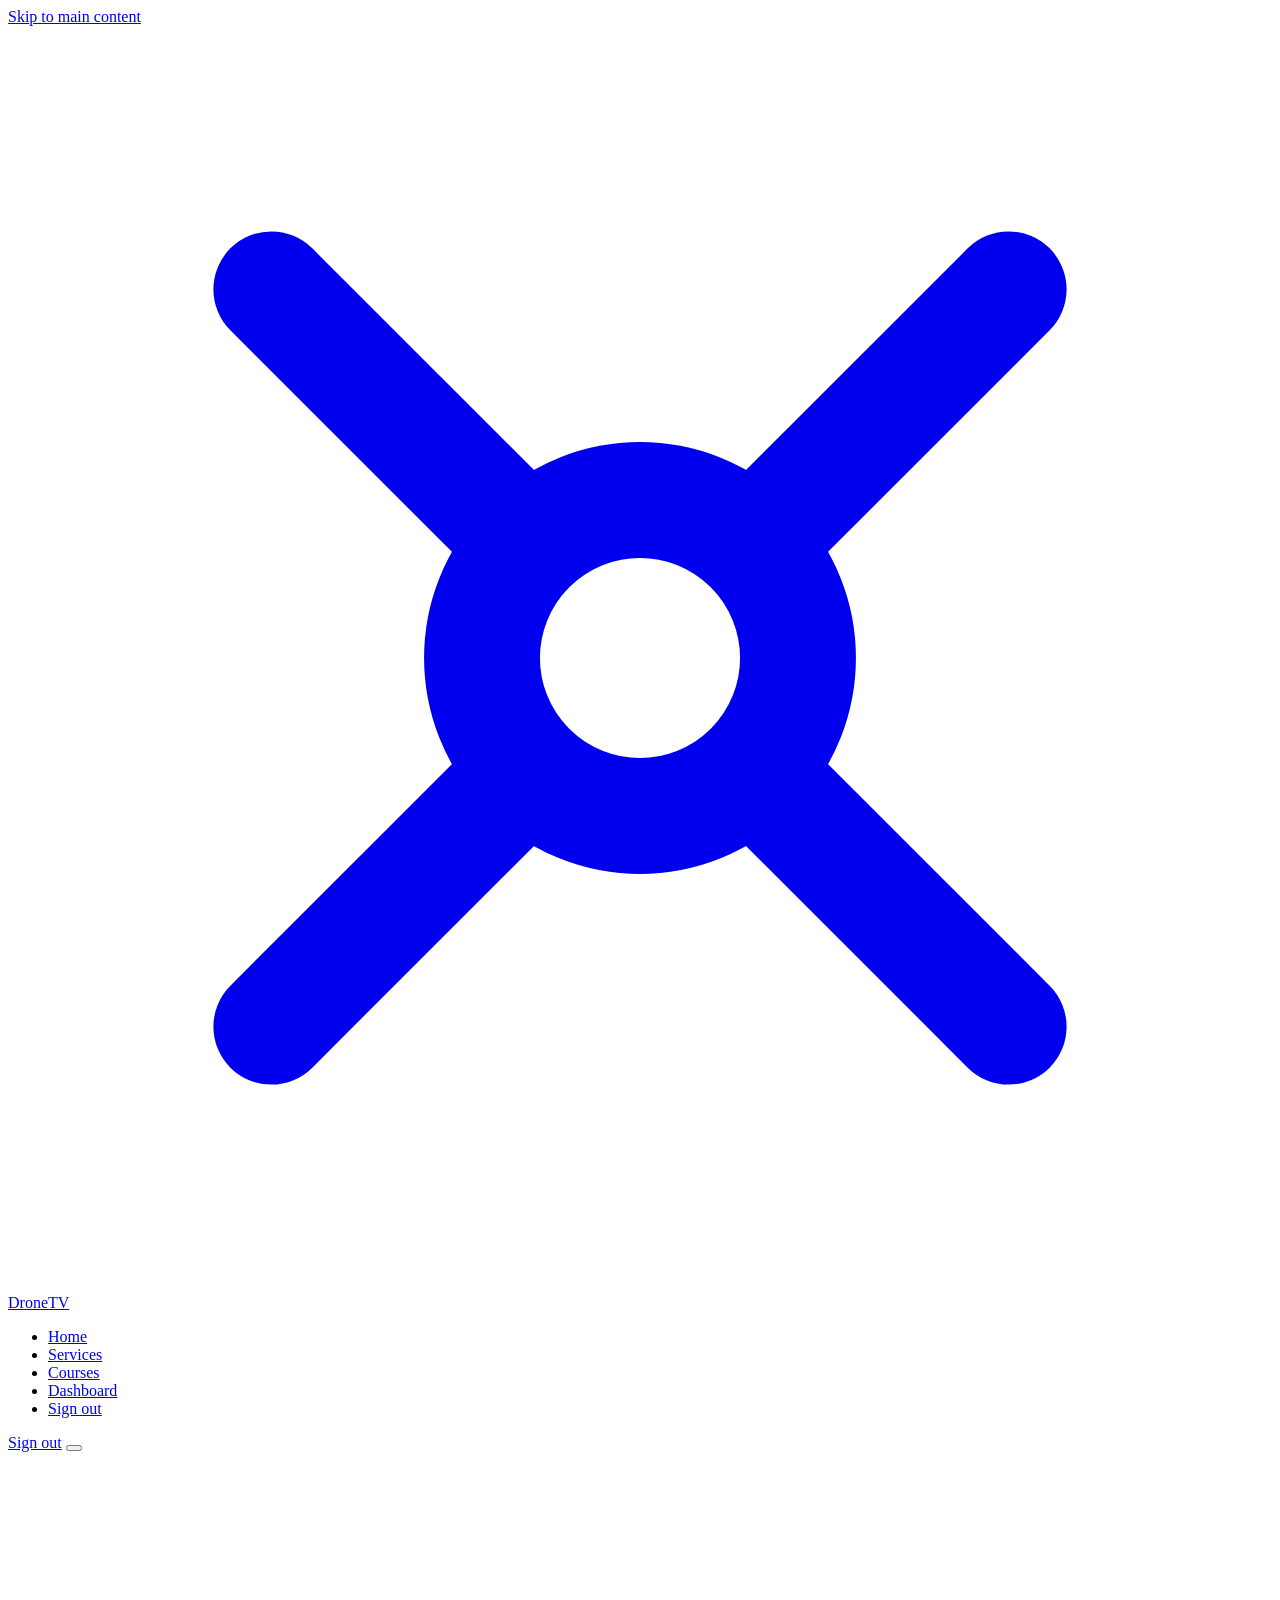
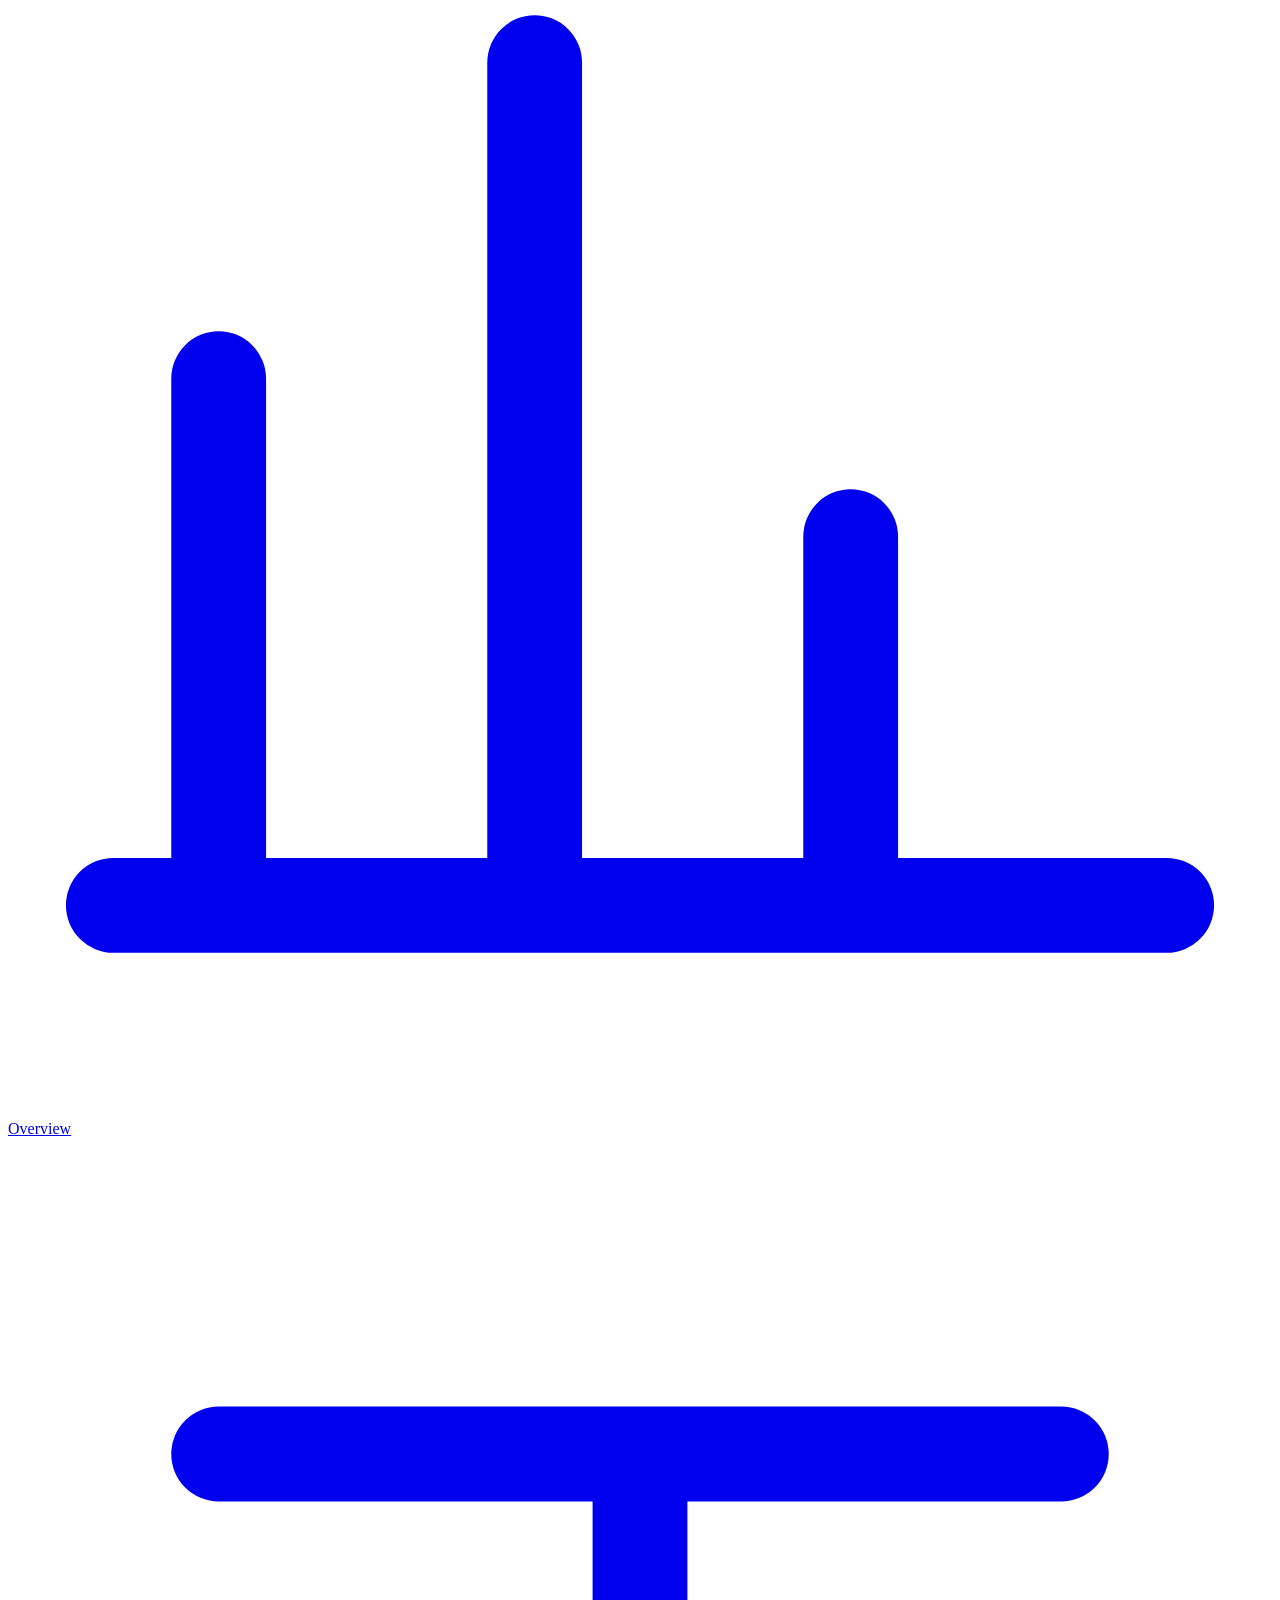
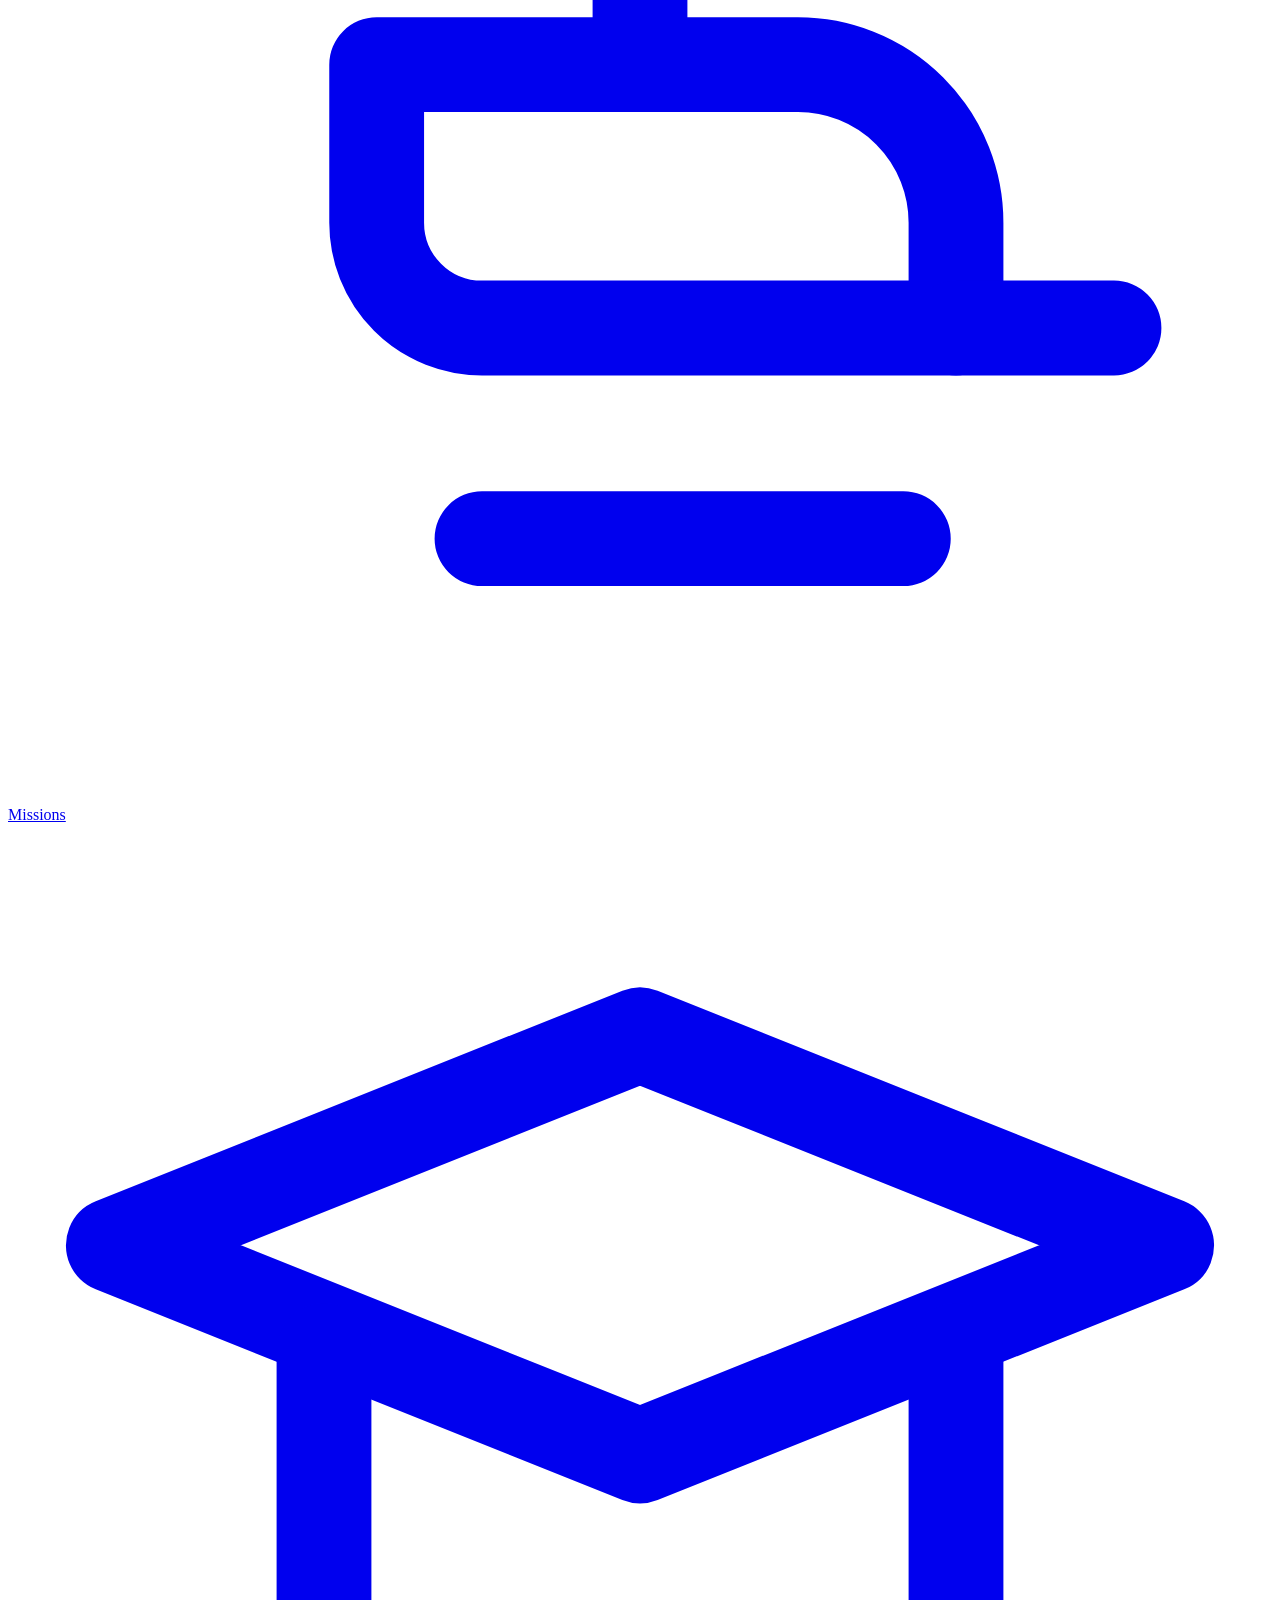
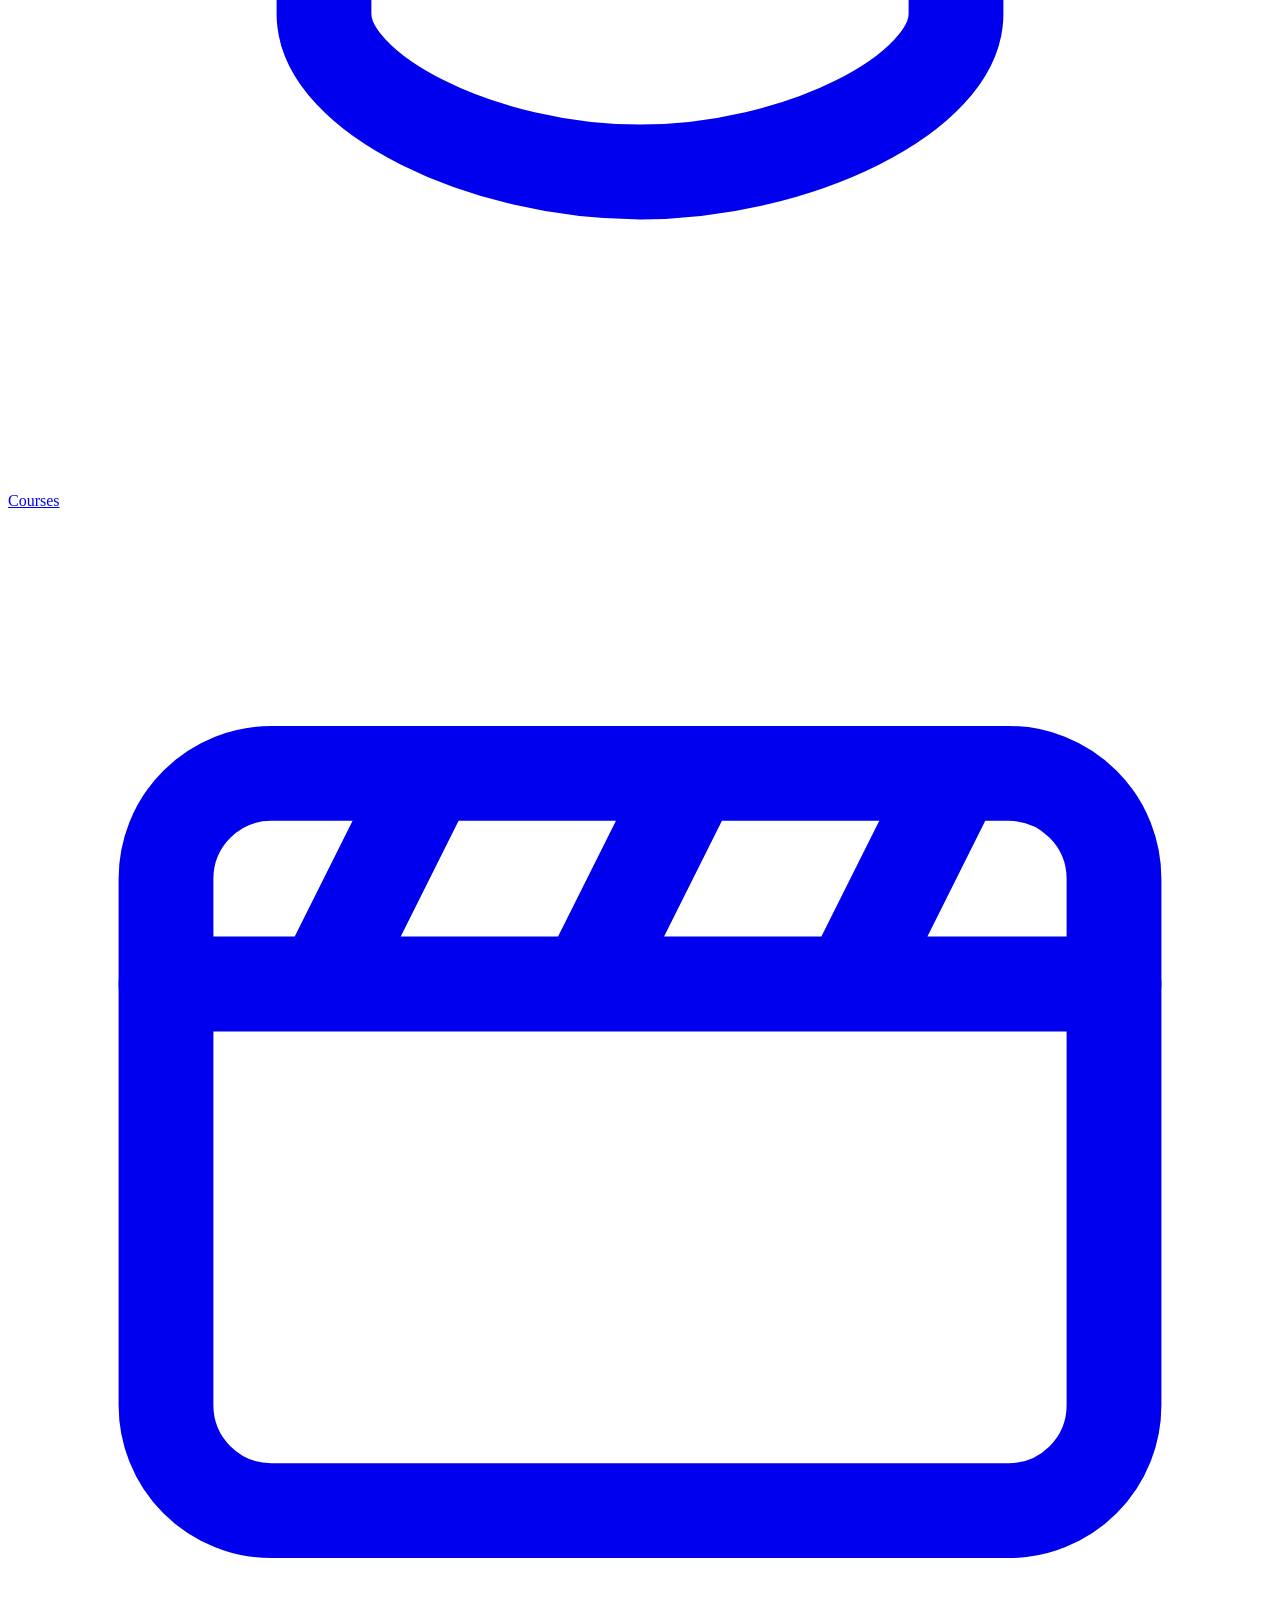
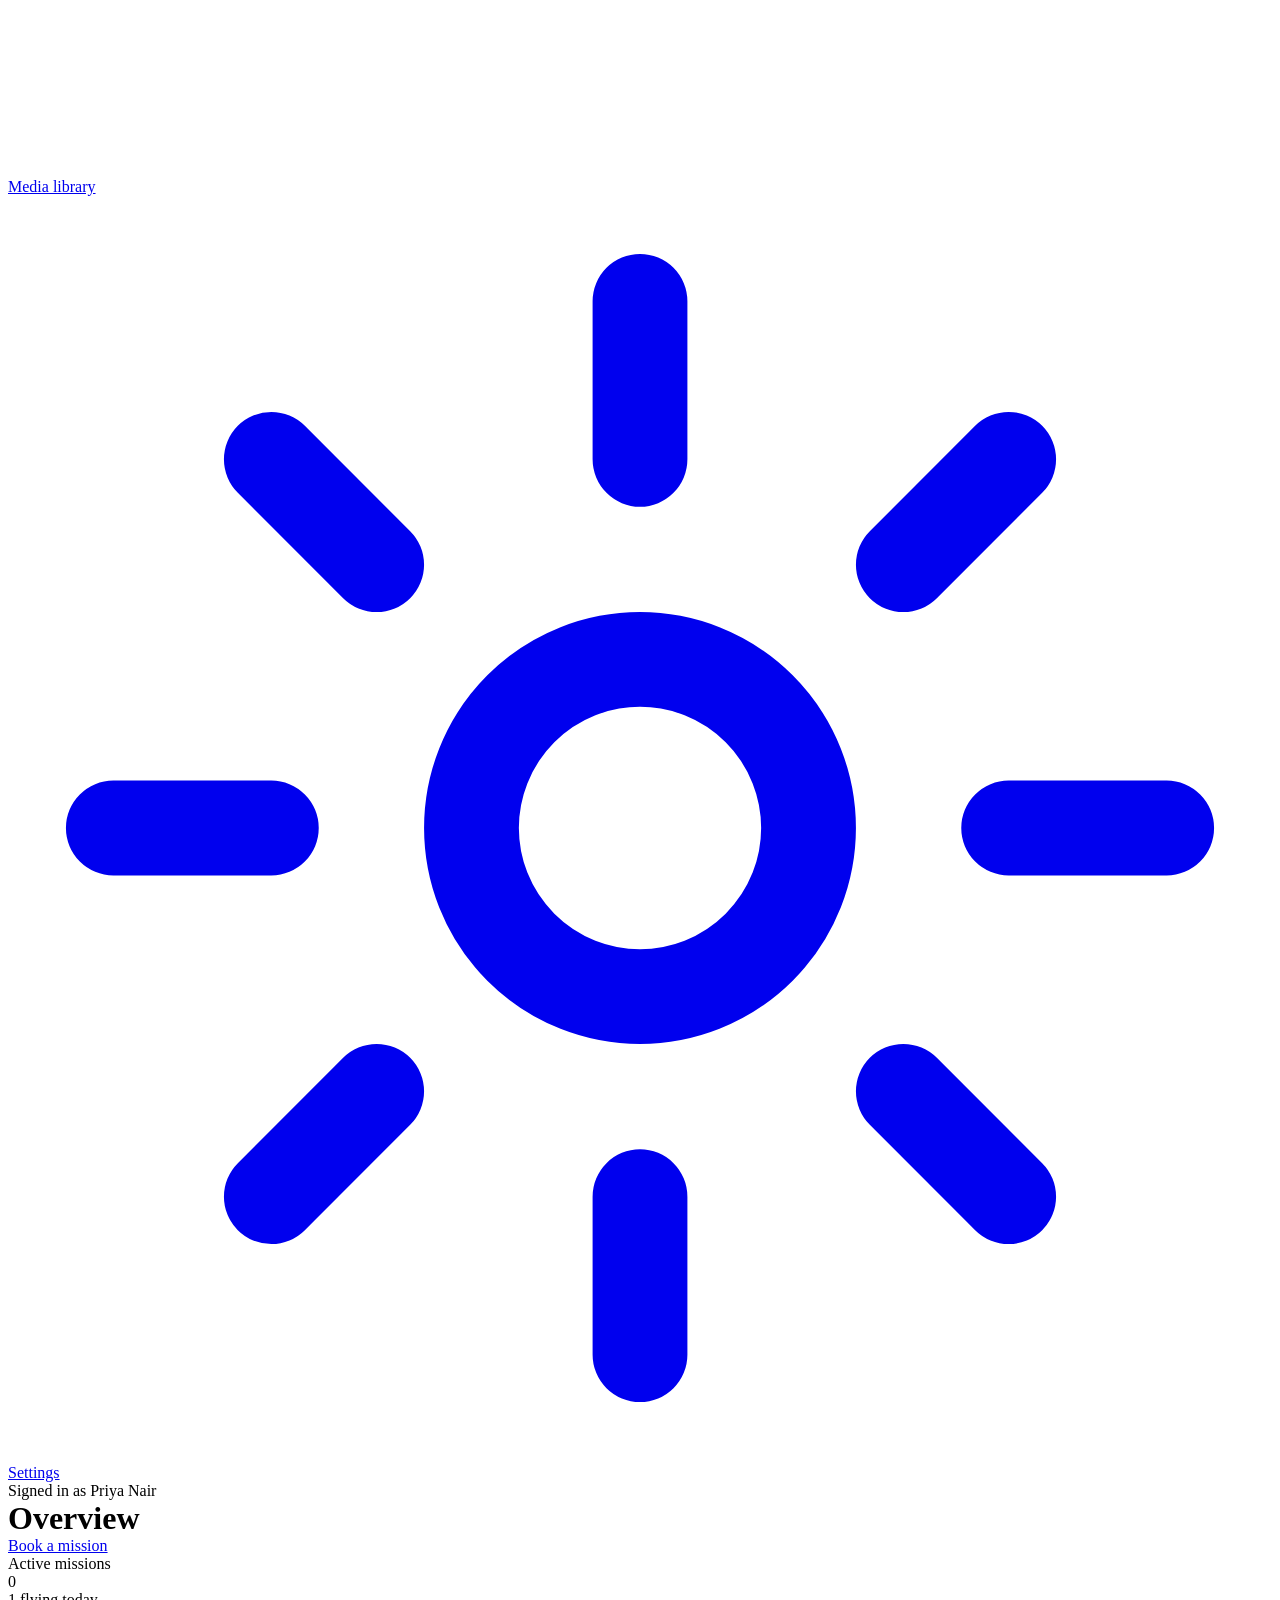
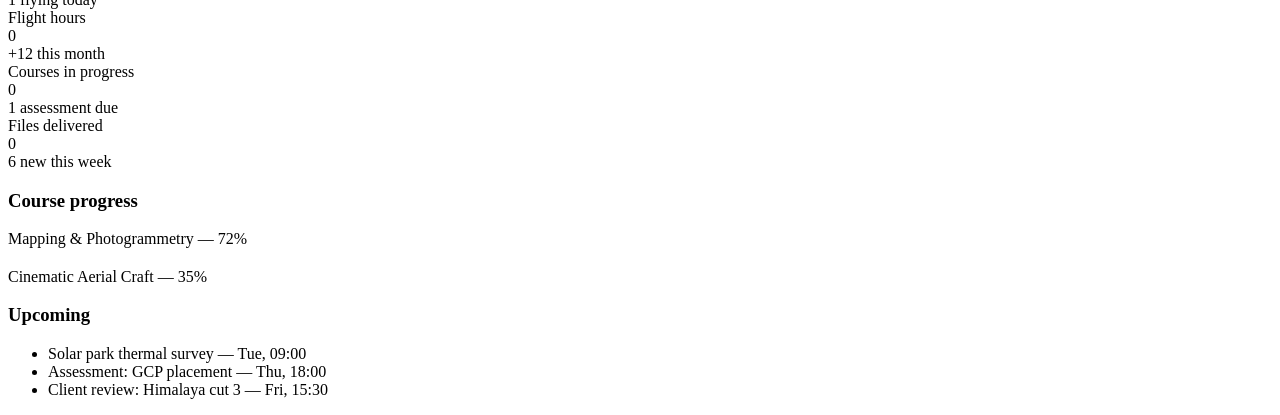
==== dashboard.html @ f9c5c667 "update" ====
<!DOCTYPE html>
<html lang="en">
<head>
<meta charset="UTF-8" />
<meta name="viewport" content="width=device-width, initial-scale=1" />
<title>Dashboard — DroneTV Member Area</title>
<meta name="description" content="Track flight missions, course progress and delivered media files from your DroneTV member dashboard." />
<link rel="preconnect" href="https://fonts.googleapis.com" />
<link rel="preconnect" href="https://fonts.gstatic.com" crossorigin />
<link href="https://fonts.googleapis.com/css2?family=Space+Grotesk:wght@500;700&family=DM+Sans:wght@400;500;700&display=swap" rel="stylesheet" />
<link rel="stylesheet" href="css/styles.css" />
</head>
<body>
<a class="skip-link" href="#main">Skip to main content</a>

<header class="site-header">
  <div class="container">
    <a class="logo" href="index.html" aria-label="DroneTV home">
      <span class="logo__mark" aria-hidden="true"><svg viewBox="0 0 24 24" fill="none" stroke="currentColor" stroke-width="2.2" stroke-linecap="round"><circle cx="12" cy="12" r="3" /><path d="M9.5 9.5 5 5M14.5 9.5 19 5M9.5 14.5 5 19M14.5 14.5 19 19" /></svg></span>
      DroneTV
    </a>
    <nav class="nav" id="primary-nav" aria-label="Primary">
      <ul class="nav__list">
        <li><a class="nav__link" href="index.html">Home</a></li>
        <li><a class="nav__link" href="services.html">Services</a></li>
        <li><a class="nav__link" href="courses.html">Courses</a></li>
        <li><a class="nav__link" href="dashboard.html" aria-current="page">Dashboard</a></li>
        <li><a class="btn btn--ghost btn--sm" href="index.html" id="logout-mobile">Sign out</a></li>
      </ul>
    </nav>
    <div class="header-actions">
      <a class="btn btn--ghost btn--sm" href="index.html" id="logout">Sign out</a>
      <button class="nav-toggle" type="button" aria-label="Toggle navigation" aria-expanded="false" aria-controls="primary-nav"><span></span></button>
    </div>
  </div>
</header>

<main id="main">
  <div class="dash">
    <aside class="dash__side">
      <nav class="dash-nav" aria-label="Dashboard sections">
        <a href="#" data-panel="overview" data-title="Overview" class="is-active" aria-current="page"><svg viewBox="0 0 24 24" fill="none" stroke="currentColor" stroke-width="1.8" stroke-linecap="round" stroke-linejoin="round"><path d="M4 20V10M10 20V4M16 20v-7M22 20H2"/></svg> Overview</a>
        <a href="#" data-panel="missions" data-title="My missions"><svg viewBox="0 0 24 24" fill="none" stroke="currentColor" stroke-width="1.8" stroke-linecap="round" stroke-linejoin="round"><path d="M4 6h16M12 6v4M7 10h8a3 3 0 0 1 3 3v2H9a2 2 0 0 1-2-2z"/><path d="M18 15h3M9 19h8"/></svg> Missions</a>
        <a href="#" data-panel="courses" data-title="My courses"><svg viewBox="0 0 24 24" fill="none" stroke="currentColor" stroke-width="1.8" stroke-linecap="round" stroke-linejoin="round"><path d="m2 8 10-4 10 4-10 4z"/><path d="M6 10v5c0 1.5 3 3 6 3s6-1.5 6-3v-5"/></svg> Courses</a>
        <a href="#" data-panel="media" data-title="Media library"><svg viewBox="0 0 24 24" fill="none" stroke="currentColor" stroke-width="1.8" stroke-linecap="round" stroke-linejoin="round"><rect x="3" y="5" width="18" height="14" rx="2"/><path d="M3 9h18M8 5l-2 4M13 5l-2 4M18 5l-2 4"/></svg> Media library</a>
        <a href="#" data-panel="account" data-title="Account settings"><svg viewBox="0 0 24 24" fill="none" stroke="currentColor" stroke-width="1.8" stroke-linecap="round" stroke-linejoin="round"><circle cx="12" cy="12" r="3.2"/><path d="M12 2v3M12 19v3M2 12h3M19 12h3M5 5l2 2M17 17l2 2M19 5l-2 2M7 17l-2 2"/></svg> Settings</a>
      </nav>
    </aside>

    <section class="dash__main">
      <div class="dash__head">
        <div>
          <span class="eyebrow">Signed in as Priya Nair</span>
          <h1 id="dash-title" style="font-size:2rem;margin:0">Overview</h1>
        </div>
        <a class="btn btn--primary btn--sm" href="services.html">Book a mission</a>
      </div>

      <!-- OVERVIEW -->
      <div class="dash__panel" id="panel-overview">
        <div class="kpi-grid">
          <div class="kpi"><div class="kpi__label">Active missions</div><div class="kpi__value" data-count="3">0</div><div class="kpi__delta">1 flying today</div></div>
          <div class="kpi"><div class="kpi__label">Flight hours</div><div class="kpi__value" data-count="128">0</div><div class="kpi__delta">+12 this month</div></div>
          <div class="kpi"><div class="kpi__label">Courses in progress</div><div class="kpi__value" data-count="2">0</div><div class="kpi__delta">1 assessment due</div></div>
          <div class="kpi"><div class="kpi__label">Files delivered</div><div class="kpi__value" data-count="46">0</div><div class="kpi__delta">6 new this week</div></div>
        </div>

        <div class="grid grid--2">
          <article class="card">
            <h3>Course progress</h3>
            <p style="margin-top:1rem">Mapping &amp; Photogrammetry — 72%</p>
            <div class="progress"><div class="progress__bar" data-value="72"></div></div>
            <p style="margin-top:1.2rem">Cinematic Aerial Craft — 35%</p>
            <div class="progress"><div class="progress__bar" data-value="35"></div></div>
          </article>
          <article class="card">
            <h3>Upcoming</h3>
            <ul class="check-list" style="margin-top:1rem">
              <li>Solar park thermal survey — Tue, 09:00</li>
              <li>Assessment: GCP placement — Thu, 18:00</li>
              <li>Client review: Himalaya cut 3 — Fri, 15:30</li>
            </ul>
          </article>
        </div>
      </div>

      <!-- MISSIONS -->
      <div class="dash__panel" id="panel-missions" hidden>
        <div class="table-wrap">
          <table>
            <caption class="sr-only">Your recent and upcoming drone missions</caption>
            <thead><tr><th scope="col">Mission</th><th scope="col">Site</th><th scope="col">Date</th><th scope="col">Status</th></tr></thead>
            <tbody>
              <tr><td>Thermal survey</td><td>Bhadla Solar Park</td><td>24 Sep 2026</td><td><span class="badge badge--live">Scheduled</span></td></tr>
              <tr><td>Progress capture</td><td>Pune Metro — Phase 2</td><td>19 Sep 2026</td><td><span class="badge badge--live">Delivered</span></td></tr>
              <tr><td>Crop health scan</td><td>Nashik vineyards</td><td>12 Sep 2026</td><td><span class="badge badge--live">Delivered</span></td></tr>
              <tr><td>Brand film</td><td>Coorg estate</td><td>02 Oct 2026</td><td><span class="badge badge--draft">Planning</span></td></tr>
            </tbody>
          </table>
        </div>
      </div>

      <!-- COURSES -->
      <div class="dash__panel" id="panel-courses" hidden>
        <div class="grid grid--2">
          <article class="card">
            <h3>Mapping &amp; Photogrammetry</h3>
            <p>Module 6 of 8 — Ground control points</p>
            <div class="progress"><div class="progress__bar" data-value="72"></div></div>
            <div class="course-card__meta"><span class="badge badge--due">Assessment due Thu</span></div>
            <a class="btn btn--primary btn--sm" href="courses.html" style="margin-top:1rem">Resume module</a>
          </article>
          <article class="card">
            <h3>Cinematic Aerial Craft</h3>
            <p>Module 2 of 5 — Camera movement</p>
            <div class="progress"><div class="progress__bar" data-value="35"></div></div>
            <div class="course-card__meta"><span>Next live session: Sat, 11:00</span></div>
            <a class="btn btn--ghost btn--sm" href="courses.html" style="margin-top:1rem">Resume module</a>
          </article>
        </div>
      </div>

      <!-- MEDIA -->
      <div class="dash__panel" id="panel-media" hidden>
        <div class="grid grid--3">
          <article class="card course-card">
            <div class="course-card__media"><span class="tag">ProRes</span><img src="assets/hero.jpg" alt="Sunrise valley aerial clip" loading="lazy" /></div>
            <div class="course-card__body"><h3>Himalaya_cut3.mov</h3><div class="course-card__meta"><span>4.2 GB</span><span>·</span><span>18 Sep</span></div></div>
          </article>
          <article class="card course-card">
            <div class="course-card__media"><span class="tag">GeoTIFF</span><img src="assets/survey.jpg" alt="Solar park orthomosaic" loading="lazy" /></div>
            <div class="course-card__body"><h3>Bhadla_ortho.tif</h3><div class="course-card__meta"><span>1.8 GB</span><span>·</span><span>15 Sep</span></div></div>
          </article>
          <article class="card course-card">
            <div class="course-card__media"><span class="tag">JPEG set</span><img src="assets/pilot.jpg" alt="Field capture stills" loading="lazy" /></div>
            <div class="course-card__body"><h3>Nashik_stills.zip</h3><div class="course-card__meta"><span>640 MB</span><span>·</span><span>12 Sep</span></div></div>
          </article>
        </div>
      </div>

      <!-- ACCOUNT -->
      <div class="dash__panel" id="panel-account" hidden>
        <form class="card" style="max-width:520px" data-demo-form="Profile updated.">
          <h3>Account settings</h3>
          <div class="field"><label for="acc-name">Full name</label><input id="acc-name" type="text" value="Atulya Kumar" /></div>
          <div class="field"><label for="acc-email">Email</label><input id="acc-email" type="email" value="atulya@gmail.com" /></div>
          <div class="field"><label for="acc-role">Account type</label>
            <select id="acc-role"><option>Client</option><option selected>Student &amp; client</option><option>Pilot</option></select>
          </div>
          <label class="checkbox" style="margin:0.5rem 0 1.2rem"><input type="checkbox" checked /> Email me mission status updates</label>
          <button class="btn btn--primary" type="submit">Save changes</button>
        </form>
      </div>
    </section>
  </div>
</main>

<script src="js/main.js"></script>
</body>
</html>
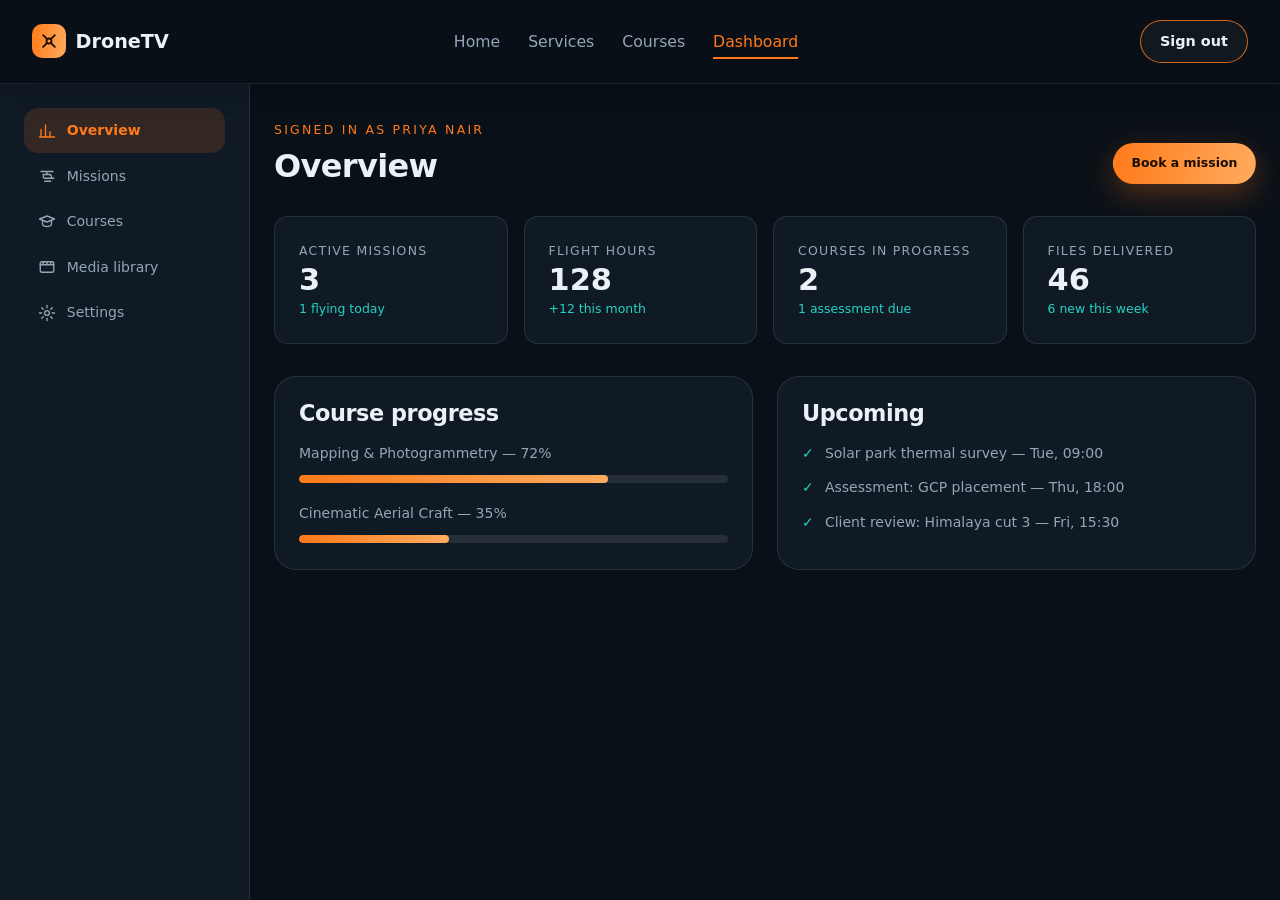
==== commit 558ad8b0: "Initial DroneTV frontend" ====
--- a/dashboard.html
+++ b/dashboard.html
@@ -142,8 +142,8 @@
       <div class="dash__panel" id="panel-account" hidden>
         <form class="card" style="max-width:520px" data-demo-form="Profile updated.">
           <h3>Account settings</h3>
-          <div class="field"><label for="acc-name">Full name</label><input id="acc-name" type="text" value="Atulya Kumar" /></div>
-          <div class="field"><label for="acc-email">Email</label><input id="acc-email" type="email" value="atulya@gmail.com" /></div>
+          <div class="field"><label for="acc-name">Full name</label><input id="acc-name" type="text" value="Priya Nair" /></div>
+          <div class="field"><label for="acc-email">Email</label><input id="acc-email" type="email" value="priya@skyframe.in" /></div>
           <div class="field"><label for="acc-role">Account type</label>
             <select id="acc-role"><option>Client</option><option selected>Student &amp; client</option><option>Pilot</option></select>
           </div>
--- a/css/styles.css
+++ b/css/styles.css
@@ -0,0 +1,553 @@
+/* ==========================================================================
+   DroneTV Redesign — Design System
+   1. Tokens      2. Base      3. Layout      4. Components
+   5. Sections    6. Dashboard 7. Responsive
+   ========================================================================== */
+
+/* 1. TOKENS ============================================================== */
+:root {
+  /* Brand palette */
+  --c-ink:        #0a1018;
+  --c-surface:    #101a24;
+  --c-surface-2:  #16222f;
+  --c-line:       rgba(255, 255, 255, 0.10);
+  --c-text:       #eaf2f8;
+  --c-muted:      #93a6b8;
+  --c-accent:     #ff7a1a;   /* signal orange */
+  --c-accent-2:   #23d3c4;   /* horizon teal  */
+  --c-accent-ink: #1a0d02;
+
+  /* Light surfaces */
+  --c-paper:      #f5f8fa;
+  --c-paper-ink:  #0a1018;
+
+  --grad-hero: linear-gradient(90deg, rgba(3,10,18,.76) 0%, rgba(3,10,18,.52) 30%, rgba(3,10,18,.18) 58%, rgba(3,10,18,.06) 100%);
+  --grad-accent: linear-gradient(100deg, var(--c-accent) 0%, #ffab5e 100%);
+
+  /* Typography */
+  --f-display: "Space Grotesk", "Segoe UI", system-ui, sans-serif;
+  --f-body: "DM Sans", "Segoe UI", system-ui, -apple-system, sans-serif;
+
+  --fs-hero: clamp(2.4rem, 6vw, 4.5rem);
+  --fs-h2:   clamp(1.75rem, 3.6vw, 2.75rem);
+  --fs-h3:   clamp(1.15rem, 2vw, 1.4rem);
+  --fs-body: 1rem;
+  --fs-sm:   0.875rem;
+  --fs-xs:   0.78rem;
+
+  /* Spacing scale (8pt) */
+  --s-1: 0.5rem;  --s-2: 1rem;   --s-3: 1.5rem;
+  --s-4: 2rem;    --s-5: 3rem;   --s-6: 4rem;   --s-7: 6rem;
+
+  --radius: 14px;
+  --radius-lg: 22px;
+  --radius-pill: 999px;
+
+  --shadow-sm: 0 2px 10px rgba(0, 0, 0, .18);
+  --shadow-md: 0 14px 40px rgba(0, 0, 0, .32);
+  --shadow-glow: 0 10px 30px rgba(255, 122, 26, .30);
+
+  --maxw: 1200px;
+  --header-h: 84px;
+  --ease: cubic-bezier(.22, .68, .36, 1);
+}
+
+/* 2. BASE ================================================================ */
+*, *::before, *::after { box-sizing: border-box; }
+
+html { scroll-behavior: smooth; }
+
+body {
+  margin: 0;
+  font-family: var(--f-body);
+  font-size: var(--fs-body);
+  line-height: 1.65;
+  color: var(--c-text);
+  background: var(--c-ink);
+  -webkit-font-smoothing: antialiased;
+  overflow-x: hidden;
+}
+
+h1, h2, h3, h4 {
+  font-family: var(--f-display);
+  line-height: 1.12;
+  letter-spacing: -0.02em;
+  margin: 0 0 var(--s-2);
+  font-weight: 700;
+}
+h1 { font-size: var(--fs-hero); }
+h2 { font-size: var(--fs-h2); }
+h3 { font-size: var(--fs-h3); }
+p  { margin: 0 0 var(--s-2); color: var(--c-muted); }
+
+a { color: inherit; text-decoration: none; }
+img { max-width: 100%; height: auto; display: block; }
+ul { margin: 0; padding: 0; list-style: none; }
+
+:focus-visible {
+  outline: 3px solid var(--c-accent-2);
+  outline-offset: 3px;
+  border-radius: 6px;
+}
+
+.skip-link {
+  position: absolute; left: var(--s-2); top: -100px;
+  background: var(--c-accent); color: var(--c-accent-ink);
+  padding: var(--s-1) var(--s-2); border-radius: var(--radius); z-index: 200;
+  font-weight: 700; transition: top .2s var(--ease);
+}
+.skip-link:focus { top: var(--s-2); }
+
+.sr-only {
+  position: absolute; width: 1px; height: 1px; overflow: hidden;
+  clip: rect(0 0 0 0); white-space: nowrap;
+}
+
+/* 3. LAYOUT ============================================================== */
+.container {
+  width: 100%;
+  max-width: var(--maxw);
+  margin-inline: auto;
+  padding-inline: var(--s-3);
+}
+
+.section { padding-block: var(--s-7); }
+.section--tight { padding-block: var(--s-6); }
+.section--paper { background: var(--c-paper); color: var(--c-paper-ink); }
+.section--paper p { color: #4c5d6c; }
+.section--alt { background: var(--c-surface); }
+
+.section-head { max-width: 640px; margin-bottom: var(--s-5); }
+.section-head--center { margin-inline: auto; text-align: center; }
+
+.eyebrow {
+  display: inline-block;
+  font-family: var(--f-display);
+  font-size: var(--fs-xs);
+  letter-spacing: .18em;
+  text-transform: uppercase;
+  color: var(--c-accent);
+  margin-bottom: var(--s-1);
+}
+
+.grid { display: grid; gap: var(--s-3); }
+.grid--3 { grid-template-columns: repeat(3, 1fr); }
+.grid--4 { grid-template-columns: repeat(4, 1fr); }
+.grid--2 { grid-template-columns: repeat(2, 1fr); }
+
+/* 4. COMPONENTS ========================================================== */
+
+/* Buttons */
+.btn {
+  display: inline-flex; align-items: center; justify-content: center; gap: .55rem;
+  font-family: var(--f-display); font-weight: 700; font-size: var(--fs-sm);
+  padding: .85rem 1.6rem; border-radius: var(--radius-pill);
+  border: 1px solid transparent; cursor: pointer;
+  transition: transform .18s var(--ease), box-shadow .18s var(--ease),
+              background-color .18s var(--ease), color .18s var(--ease);
+}
+.btn:hover { transform: translateY(-2px); }
+.btn:active { transform: translateY(0); }
+
+.btn--primary { background: var(--grad-accent); color: var(--c-accent-ink); box-shadow: var(--shadow-glow); }
+.btn--primary:hover { box-shadow: 0 16px 38px rgba(255,122,26,.42); }
+
+.btn--ghost { border-color: var(--c-line); color: var(--c-text); background: rgba(255,255,255,.04); }
+.btn--ghost:hover { background: rgba(255,255,255,.12); }
+
+.btn--dark { background: var(--c-ink); color: var(--c-text); }
+.btn--dark:hover { background: #17232f; }
+
+.btn--block { width: 100%; }
+.btn--sm { padding: .6rem 1.1rem; font-size: var(--fs-xs); }
+
+/* Cards */
+.card {
+  background: var(--c-surface);
+  border: 1px solid var(--c-line);
+  border-radius: var(--radius-lg);
+  padding: var(--s-3);
+  transition: transform .22s var(--ease), border-color .22s var(--ease), box-shadow .22s var(--ease);
+  height: 100%;
+}
+.card:hover { transform: translateY(-6px); border-color: rgba(255,122,26,.55); box-shadow: var(--shadow-md); }
+.card h3 { margin-bottom: .4rem; }
+.card p  { margin-bottom: 0; font-size: var(--fs-sm); }
+
+.card--paper { background: #fff; border-color: rgba(10,16,24,.08); box-shadow: var(--shadow-sm); }
+.card--paper h3 { color: var(--c-paper-ink); }
+
+.card__icon {
+  width: 48px; height: 48px; border-radius: 14px;
+  display: grid; place-items: center; font-size: 1.35rem;
+  background: rgba(255,122,26,.14); color: var(--c-accent);
+  margin-bottom: var(--s-2);
+}
+.card__link {
+  display: inline-block; margin-top: var(--s-2);
+  font-family: var(--f-display); font-size: var(--fs-sm); font-weight: 700;
+  color: var(--c-accent-2);
+}
+.card__link:hover { text-decoration: underline; }
+
+/* Course card */
+.course-card { overflow: hidden; padding: 0; display: flex; flex-direction: column; }
+.course-card__media { position: relative; aspect-ratio: 16 / 10; overflow: hidden; }
+.course-card__media img { width: 100%; height: 100%; object-fit: cover; transition: transform .5s var(--ease); }
+.course-card:hover .course-card__media img { transform: scale(1.06); }
+.course-card__body { padding: var(--s-3); display: flex; flex-direction: column; gap: .5rem; flex: 1; }
+.course-card__meta {
+  display: flex; flex-wrap: wrap; gap: var(--s-2);
+  font-size: var(--fs-xs); color: var(--c-muted); margin-top: auto; padding-top: var(--s-2);
+  border-top: 1px solid var(--c-line);
+}
+
+.tag {
+  position: absolute; top: var(--s-2); left: var(--s-2);
+  background: rgba(10,16,24,.82); color: var(--c-accent-2);
+  font-size: var(--fs-xs); font-weight: 700; letter-spacing: .06em; text-transform: uppercase;
+  padding: .3rem .7rem; border-radius: var(--radius-pill); backdrop-filter: blur(6px);
+}
+
+/* Pills / filters */
+.pill-row { display: flex; flex-wrap: wrap; gap: .6rem; margin-bottom: var(--s-4); }
+.pill {
+  font-family: var(--f-display); font-size: var(--fs-xs); font-weight: 700;
+  padding: .5rem 1.05rem; border-radius: var(--radius-pill);
+  border: 1px solid var(--c-line); background: transparent; color: var(--c-muted);
+  cursor: pointer; transition: all .18s var(--ease);
+}
+.pill:hover { color: var(--c-text); border-color: var(--c-accent); }
+.pill[aria-pressed="true"] { background: var(--c-accent); border-color: var(--c-accent); color: var(--c-accent-ink); }
+
+/* Header */
+.site-header {
+  position: sticky; top: 0; z-index: 100;
+  height: var(--header-h);
+  display: flex; align-items: center;
+  background: rgba(10,16,24,.86);
+  backdrop-filter: blur(14px);
+  border-bottom: 1px solid rgba(255,255,255,.08);
+  box-shadow: 0 8px 24px rgba(0,0,0,.12);
+  transition: background .25s var(--ease), border-color .25s var(--ease), box-shadow .25s var(--ease);
+}
+.site-header.is-scrolled { background: rgba(10,16,24,.96); border-bottom-color: var(--c-line); box-shadow: 0 10px 28px rgba(0,0,0,.2); }
+.site-header .container {
+  display: grid; grid-template-columns: minmax(0, 1fr) auto minmax(0, 1fr);
+  grid-template-areas: "logo navigation actions";
+  align-items: center; max-width: 1280px; padding-inline: 2rem;
+}
+
+.logo { grid-area: logo; justify-self: start; display: flex; align-items: center; gap: .6rem; font-family: var(--f-display); font-weight: 700; font-size: 1.2rem; }
+.logo__mark {
+  width: 34px; height: 34px; border-radius: 10px; display: grid; place-items: center;
+  background: var(--grad-accent); color: var(--c-accent-ink); font-size: 1rem;
+}
+.logo__mark svg { width: 20px; height: 20px; }
+
+.nav { grid-area: navigation; margin-left: 0; }
+.nav__list { display: flex; align-items: center; gap: 1.75rem; }
+.nav__link {
+  font-size: .98rem; font-weight: 500; color: var(--c-muted);
+  padding: .55rem 0; position: relative; transition: color .18s var(--ease);
+}
+.nav__link::after {
+  content: ""; position: absolute; left: 0; bottom: 0; height: 2px; width: 0;
+  background: var(--c-accent); transition: width .22s var(--ease);
+}
+.nav__link:hover { color: var(--c-accent); }
+.nav__link:hover::after, .nav__link[aria-current="page"]::after { width: 100%; }
+.nav__link[aria-current="page"] { color: var(--c-accent); }
+
+.header-actions { grid-area: actions; justify-self: end; display: flex; align-items: center; gap: .75rem; }
+.site-header .btn--sm { min-height: 42px; padding: .55rem 1.2rem; font-size: .9rem; }
+.site-header .btn--ghost { border-color: rgba(255,122,26,.8); }
+.site-header .btn--ghost:hover { background: rgba(255,122,26,.12); }
+.nav__mobile-action { display: none; }
+
+.nav-toggle {
+  display: none; width: 44px; height: 44px; border-radius: 12px;
+  border: 1px solid var(--c-line); background: rgba(255,255,255,.05);
+  cursor: pointer; padding: 0; place-items: center;
+}
+.nav-toggle span {
+  display: block; width: 20px; height: 2px; background: var(--c-text);
+  position: relative; transition: background .2s var(--ease);
+}
+.nav-toggle span::before, .nav-toggle span::after {
+  content: ""; position: absolute; left: 0; width: 20px; height: 2px; background: var(--c-text);
+  transition: transform .25s var(--ease), top .25s var(--ease);
+}
+.nav-toggle span::before { top: -6px; }
+.nav-toggle span::after  { top: 6px; }
+.nav-toggle[aria-expanded="true"] span { background: transparent; }
+.nav-toggle[aria-expanded="true"] span::before { top: 0; transform: rotate(45deg); }
+.nav-toggle[aria-expanded="true"] span::after  { top: 0; transform: rotate(-45deg); }
+
+/* Footer */
+.site-footer { background: #070c12; border-top: 1px solid var(--c-line); padding-block: var(--s-6) var(--s-3); }
+.footer-grid { display: grid; grid-template-columns: 1.6fr repeat(3, 1fr); gap: var(--s-4); }
+.footer-grid h4 { font-size: var(--fs-sm); letter-spacing: .1em; text-transform: uppercase; color: var(--c-text); }
+.footer-grid a { font-size: var(--fs-sm); color: var(--c-muted); line-height: 2; transition: color .18s var(--ease); }
+.footer-grid a:hover { color: var(--c-accent); }
+.footer-bottom {
+  margin-top: var(--s-4); padding-top: var(--s-3); border-top: 1px solid var(--c-line);
+  display: flex; flex-wrap: wrap; gap: var(--s-2); justify-content: space-between;
+  font-size: var(--fs-xs); color: var(--c-muted);
+}
+
+/* Newsletter */
+.subscribe { display: flex; gap: .5rem; margin-top: var(--s-2); flex-wrap: wrap; }
+.subscribe input {
+  flex: 1 1 180px; min-width: 0;
+  padding: .75rem 1rem; border-radius: var(--radius-pill);
+  border: 1px solid var(--c-line); background: rgba(255,255,255,.05); color: var(--c-text);
+  font-family: var(--f-body); font-size: var(--fs-sm);
+}
+.subscribe input::placeholder { color: #6d8093; }
+
+/* Forms */
+.field { margin-bottom: var(--s-2); }
+.field label { display: block; font-size: var(--fs-sm); font-weight: 500; margin-bottom: .35rem; color: var(--c-text); }
+.field input, .field select {
+  width: 100%; padding: .85rem 1rem; font-family: var(--f-body); font-size: var(--fs-sm);
+  border-radius: var(--radius); border: 1px solid var(--c-line);
+  background: rgba(255,255,255,.04); color: var(--c-text);
+  transition: border-color .18s var(--ease), background .18s var(--ease);
+}
+.field input:focus { border-color: var(--c-accent); background: rgba(255,255,255,.07); }
+.field input[aria-invalid="true"] { border-color: #ff5f56; }
+.field__error { display: block; min-height: 1.1rem; font-size: var(--fs-xs); color: #ff8b84; }
+
+.password-wrap { position: relative; }
+.password-wrap input { padding-right: 4.2rem; }
+.password-toggle {
+  position: absolute; right: .5rem; top: 50%; transform: translateY(-50%);
+  background: none; border: 0; color: var(--c-accent-2); cursor: pointer;
+  font-size: var(--fs-xs); font-weight: 700; font-family: var(--f-display); padding: .4rem .6rem;
+}
+
+.form-row { display: flex; align-items: center; justify-content: space-between; gap: var(--s-2); flex-wrap: wrap; font-size: var(--fs-sm); }
+.checkbox { display: flex; align-items: center; gap: .5rem; color: var(--c-muted); }
+.checkbox input { width: auto; }
+
+.form-note { font-size: var(--fs-sm); text-align: center; margin-top: var(--s-3); }
+.form-note a { color: var(--c-accent-2); font-weight: 600; }
+
+/* Toast */
+.toast {
+  position: fixed; left: 50%; bottom: 24px; transform: translate(-50%, 140%);
+  background: var(--c-surface-2); border: 1px solid var(--c-line); color: var(--c-text);
+  padding: .9rem 1.4rem; border-radius: var(--radius-pill); box-shadow: var(--shadow-md);
+  font-size: var(--fs-sm); z-index: 300; transition: transform .35s var(--ease); max-width: 90vw;
+}
+.toast.is-visible { transform: translate(-50%, 0); }
+
+/* Reveal animation */
+.reveal { opacity: 0; transform: translateY(24px); transition: opacity .6s var(--ease), transform .6s var(--ease); }
+.reveal.is-visible { opacity: 1; transform: none; }
+
+/* 5. SECTIONS ============================================================ */
+
+/* Hero */
+.hero { position: relative; min-height: clamp(48.75rem, 78vh, 53.125rem); display: flex; align-items: center; overflow: hidden; }
+.hero__bg { position: absolute; inset: 0; }
+.hero__bg img { width: 100%; height: 100%; object-fit: cover; object-position: center 30%; }
+.hero__bg::after { content: ""; position: absolute; inset: 0; background: var(--grad-hero); }
+.hero .container { position: relative; z-index: 2; max-width: none; margin-inline: 0; padding: clamp(2.5rem, 5vw, 3.5rem) clamp(1.5rem, 7.5vw, 9rem); }
+.hero__inner { max-width: 610px; }
+.hero__badge {
+  display: inline-flex; align-items: center; gap: .5rem;
+  border: 1px solid var(--c-line); background: rgba(255,255,255,.07);
+  padding: .4rem 1rem; border-radius: var(--radius-pill);
+  font-size: var(--fs-xs); letter-spacing: .08em; text-transform: uppercase; margin-bottom: var(--s-2);
+}
+.hero__badge .dot { width: 8px; height: 8px; border-radius: 50%; background: var(--c-accent-2); animation: pulse 2s infinite; }
+@keyframes pulse { 0%, 100% { opacity: 1; } 50% { opacity: .25; } }
+.hero h1 { max-width: 10ch; line-height: 1.04; color: var(--c-text); }
+.hero p { font-size: 1.08rem; max-width: 58ch; color: #c3d2de; margin-bottom: 0; }
+.hero__actions { display: flex; flex-wrap: wrap; gap: var(--s-2); margin-top: var(--s-3); }
+
+@media (min-width: 901px) {
+  .hero h1 { font-size: clamp(4.5rem, 5vw, 5rem); }
+}
+
+/* Page header (inner pages) */
+.page-hero { padding-block: var(--s-6) var(--s-5); background: radial-gradient(1000px 420px at 12% -10%, rgba(255,122,26,.20), transparent 62%), var(--c-ink); }
+.page-hero h1 { font-size: clamp(2rem, 4.6vw, 3.2rem); }
+.page-hero p { max-width: 58ch; }
+
+/* Stats */
+.stats { display: grid; grid-template-columns: repeat(4, 1fr); gap: var(--s-3); }
+.stat { text-align: center; padding: var(--s-3) var(--s-2); border-radius: var(--radius-lg); background: var(--c-surface-2); border: 1px solid var(--c-line); }
+.stat__num { font-family: var(--f-display); font-size: clamp(1.9rem, 4vw, 2.8rem); font-weight: 700; color: var(--c-accent); line-height: 1; }
+.stat__label { font-size: var(--fs-sm); color: var(--c-muted); margin-top: .4rem; }
+
+/* Split feature */
+.split { display: grid; grid-template-columns: 1fr 1fr; gap: var(--s-5); align-items: center; }
+.split__media img { border-radius: var(--radius-lg); box-shadow: var(--shadow-md); }
+.check-list li { display: flex; gap: .7rem; align-items: flex-start; font-size: var(--fs-sm); color: var(--c-muted); margin-bottom: .7rem; }
+.check-list li::before { content: "✓"; color: var(--c-accent-2); font-weight: 700; }
+
+/* Featured media strip */
+.feature-strip { display: grid; grid-template-columns: 1.4fr 1fr; gap: var(--s-3); }
+.feature-tile {
+  position: relative; border-radius: var(--radius-lg); overflow: hidden; min-height: 260px;
+  display: flex; align-items: flex-end; color: #fff;
+}
+.feature-tile img { position: absolute; inset: 0; width: 100%; height: 100%; object-fit: cover; transition: transform .6s var(--ease); }
+.feature-tile:hover img { transform: scale(1.05); }
+.feature-tile__body { position: relative; padding: var(--s-3); background: linear-gradient(transparent, rgba(7,12,18,.92)); width: 100%; }
+.feature-tile__body h3 { margin-bottom: .2rem; }
+.feature-tile__body p { color: #c3d2de; font-size: var(--fs-sm); margin: 0; }
+.feature-stack { display: grid; gap: var(--s-3); }
+
+/* CTA band */
+.cta-band {
+  border-radius: var(--radius-lg);
+  background: var(--grad-accent);
+  color: var(--c-accent-ink);
+  padding: var(--s-5);
+  display: flex; align-items: center; justify-content: space-between; gap: var(--s-3); flex-wrap: wrap;
+}
+.cta-band h2 { margin-bottom: .3rem; }
+.cta-band p { color: rgba(26,13,2,.78); margin: 0; max-width: 46ch; }
+
+/* Pricing / process steps */
+.steps { counter-reset: step; display: grid; grid-template-columns: repeat(4, 1fr); gap: var(--s-3); }
+.step { padding: var(--s-3); border-left: 2px solid var(--c-line); }
+.step::before {
+  counter-increment: step; content: "0" counter(step);
+  font-family: var(--f-display); font-size: 1.4rem; font-weight: 700; color: var(--c-accent); display: block; margin-bottom: .4rem;
+}
+
+/* Auth layout */
+.auth { display: grid; grid-template-columns: 1fr 1fr; min-height: calc(100vh - var(--header-h)); }
+.auth__aside { position: relative; display: flex; align-items: flex-end; overflow: hidden; }
+.auth__aside img { position: absolute; inset: 0; width: 100%; height: 100%; object-fit: cover; }
+.auth__aside-body { position: relative; padding: var(--s-5); background: linear-gradient(transparent, rgba(7,12,18,.95)); width: 100%; }
+.auth__form-wrap { display: flex; align-items: center; justify-content: center; padding: var(--s-5) var(--s-3); }
+.auth__form { width: 100%; max-width: 420px; }
+.divider { display: flex; align-items: center; gap: var(--s-2); color: var(--c-muted); font-size: var(--fs-xs); margin: var(--s-3) 0; }
+.divider::before, .divider::after { content: ""; flex: 1; height: 1px; background: var(--c-line); }
+.social-row { display: grid; grid-template-columns: 1fr 1fr; gap: .6rem; }
+
+/* 6. DASHBOARD =========================================================== */
+.dash { display: grid; grid-template-columns: 250px 1fr; min-height: calc(100vh - var(--header-h)); }
+.dash__side { border-right: 1px solid var(--c-line); background: var(--c-surface); padding: var(--s-3); }
+.dash__side h4 { font-size: var(--fs-xs); letter-spacing: .14em; text-transform: uppercase; color: var(--c-muted); margin-top: var(--s-3); }
+.dash-nav a {
+  display: flex; align-items: center; gap: .65rem; padding: .7rem .9rem; border-radius: var(--radius);
+  font-size: var(--fs-sm); color: var(--c-muted); transition: all .18s var(--ease); cursor: pointer;
+}
+.dash-nav a:hover { background: rgba(255,255,255,.06); color: var(--c-text); }
+.dash-nav a.is-active { background: rgba(255,122,26,.14); color: var(--c-accent); font-weight: 600; }
+
+.dash__main { padding: var(--s-4) var(--s-3); }
+.dash__head { display: flex; justify-content: space-between; align-items: flex-end; gap: var(--s-2); flex-wrap: wrap; margin-bottom: var(--s-4); }
+.dash__panel[hidden] { display: none; }
+
+.kpi-grid { display: grid; grid-template-columns: repeat(4, 1fr); gap: var(--s-2); margin-bottom: var(--s-4); }
+.kpi { background: var(--c-surface); border: 1px solid var(--c-line); border-radius: var(--radius); padding: var(--s-3); }
+.kpi__label { font-size: var(--fs-xs); text-transform: uppercase; letter-spacing: .1em; color: var(--c-muted); }
+.kpi__value { font-family: var(--f-display); font-size: 1.9rem; font-weight: 700; line-height: 1.2; }
+.kpi__delta { font-size: var(--fs-xs); color: var(--c-accent-2); }
+
+.progress { height: 8px; border-radius: var(--radius-pill); background: rgba(255,255,255,.09); overflow: hidden; margin-top: .6rem; }
+.progress__bar { height: 100%; border-radius: inherit; background: var(--grad-accent); width: 0; transition: width 1s var(--ease); }
+
+.table-wrap { overflow-x: auto; border: 1px solid var(--c-line); border-radius: var(--radius-lg); }
+table { width: 100%; border-collapse: collapse; min-width: 520px; }
+th, td { text-align: left; padding: .9rem var(--s-2); font-size: var(--fs-sm); border-bottom: 1px solid var(--c-line); }
+th { font-family: var(--f-display); font-size: var(--fs-xs); text-transform: uppercase; letter-spacing: .1em; color: var(--c-muted); }
+tbody tr:last-child td { border-bottom: 0; }
+tbody tr:hover { background: rgba(255,255,255,.03); }
+.badge { display: inline-block; font-size: var(--fs-xs); font-weight: 700; padding: .2rem .6rem; border-radius: var(--radius-pill); }
+.badge--live { background: rgba(35,211,196,.15); color: var(--c-accent-2); }
+.badge--draft { background: rgba(255,255,255,.08); color: var(--c-muted); }
+.badge--due { background: rgba(255,122,26,.16); color: var(--c-accent); }
+
+/* 7. RESPONSIVE ========================================================== */
+@media (max-width: 1024px) {
+  .grid--4 { grid-template-columns: repeat(2, 1fr); }
+  .stats   { grid-template-columns: repeat(2, 1fr); }
+  .steps   { grid-template-columns: repeat(2, 1fr); }
+  .footer-grid { grid-template-columns: 1fr 1fr; }
+  .dash { grid-template-columns: 1fr; }
+  .dash__side { border-right: 0; border-bottom: 1px solid var(--c-line); }
+  .dash-nav { display: flex; flex-wrap: wrap; gap: .4rem; }
+  .kpi-grid { grid-template-columns: repeat(2, 1fr); }
+}
+
+@media (min-width: 901px) and (max-width: 1100px) {
+  .site-header .container { padding-inline: var(--s-3); }
+  .nav__list { gap: 1.5rem; }
+  .site-header .btn--sm { padding-inline: 1rem; }
+}
+
+@media (max-width: 900px) {
+  :root { --s-7: 4rem; }
+  .site-header .container { display: flex; justify-content: space-between; padding-inline: var(--s-3); }
+  .hero { min-height: clamp(37.5rem, 76vh, 42.5rem); }
+  .nav-toggle { display: grid; order: 3; }
+  .header-actions .btn { display: none; }
+  .nav {
+    position: fixed; inset: var(--header-h) 0 auto 0;
+    background: rgba(10,16,24,.98); border-bottom: 1px solid var(--c-line);
+    padding: var(--s-2) var(--s-3) var(--s-3);
+    transform: translateY(-120%); transition: transform .3s var(--ease);
+    max-height: calc(100vh - var(--header-h)); overflow-y: auto;
+  }
+  .nav.is-open { transform: translateY(0); }
+  .nav__list { flex-direction: column; align-items: stretch; gap: 0; }
+  .nav__link { padding: .9rem 0; border-bottom: 1px solid var(--c-line); font-size: 1rem; }
+  .nav__link::after { display: none; }
+  .nav__mobile-action { display: block; }
+  .nav .btn { margin-top: var(--s-2); width: 100%; }
+
+  .split, .feature-strip, .grid--3, .grid--2, .auth { grid-template-columns: 1fr; }
+  .split__media { order: -1; }
+  .auth__aside { min-height: 220px; }
+}
+
+@media (max-width: 620px) {
+  :root { --s-7: 3.25rem; --s-6: 2.5rem; }
+  .grid--4, .stats, .steps, .kpi-grid { grid-template-columns: 1fr; }
+  .hero { min-height: clamp(40.625rem, 86vh, 46.875rem); padding-block: 0; }
+  .hero .container { padding-block: var(--s-4); }
+  .hero__bg img { object-position: 58% center; }
+  .cta-band { padding: var(--s-4) var(--s-3); text-align: left; }
+  .cta-band .btn { width: 100%; }
+  .footer-grid { grid-template-columns: 1fr; }
+  .social-row { grid-template-columns: 1fr; }
+  .dash__main { padding-inline: var(--s-2); }
+}
+
+@media (max-width: 480px) {
+  .hero__actions .btn { width: 100%; }
+}
+
+@media (prefers-reduced-motion: reduce) {
+  *, *::before, *::after { animation-duration: .001ms !important; transition-duration: .001ms !important; }
+  html { scroll-behavior: auto; }
+  .reveal { opacity: 1; transform: none; }
+}
+
+/* hidden attribute must beat component display rules */
+[hidden] { display: none !important; }
+
+/* Icon sizing inside card + sidebar icons */
+.card__icon svg { width: 24px; height: 24px; }
+.dash-nav svg { width: 18px; height: 18px; flex: none; }
+/* Sign-out link in the collapsible nav is for small screens only */
+@media (min-width: 901px) { #logout-mobile { display: none; } }
+@media (max-width: 900px) { #logout { display: none; } }
+
+/* Page hero flows straight into the first section below it */
+.page-hero + .section { padding-top: var(--s-2); }
+
+@media (max-width: 900px) {
+  /* Keep the closed menu (and its button glow) fully out of view */
+  .nav:not(.is-open) { visibility: hidden; }
+  .nav.is-open { visibility: visible; }
+}
